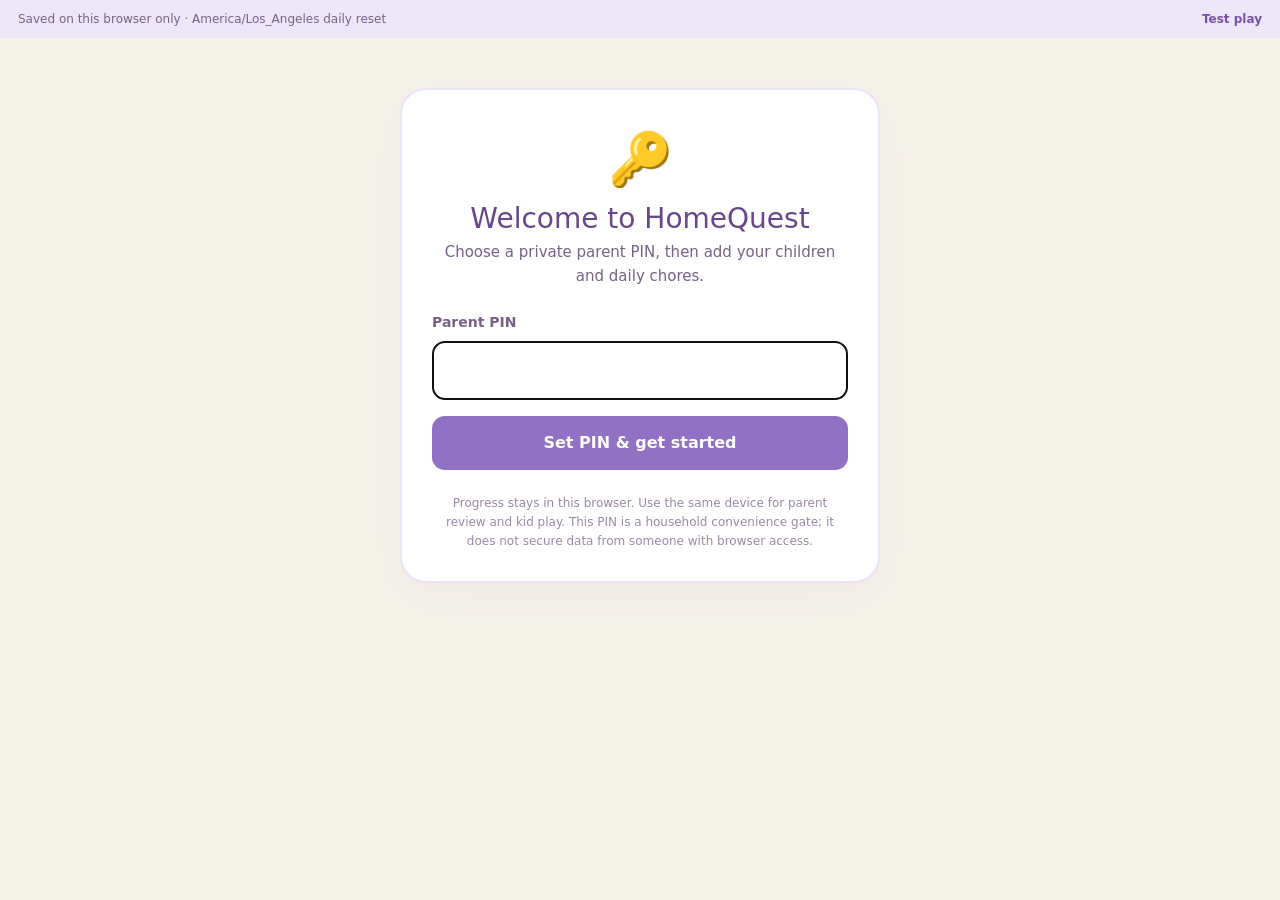
==== index.html @ 5c5f91be "Publish fingerprinted assets for reliable browser updates" ====
<!doctype html><html lang="en"><head><meta charset="utf-8"><meta name="viewport" content="width=device-width,initial-scale=1,viewport-fit=cover"><meta name="theme-color" content="#f5edff"><title>HomeQuest Family Habits</title><link rel="stylesheet" href="./app.49bde2a4cbaa.css"></head><body><div id="root"></div><script type="module" src="./app.a40470edad74.js"></script></body></html>
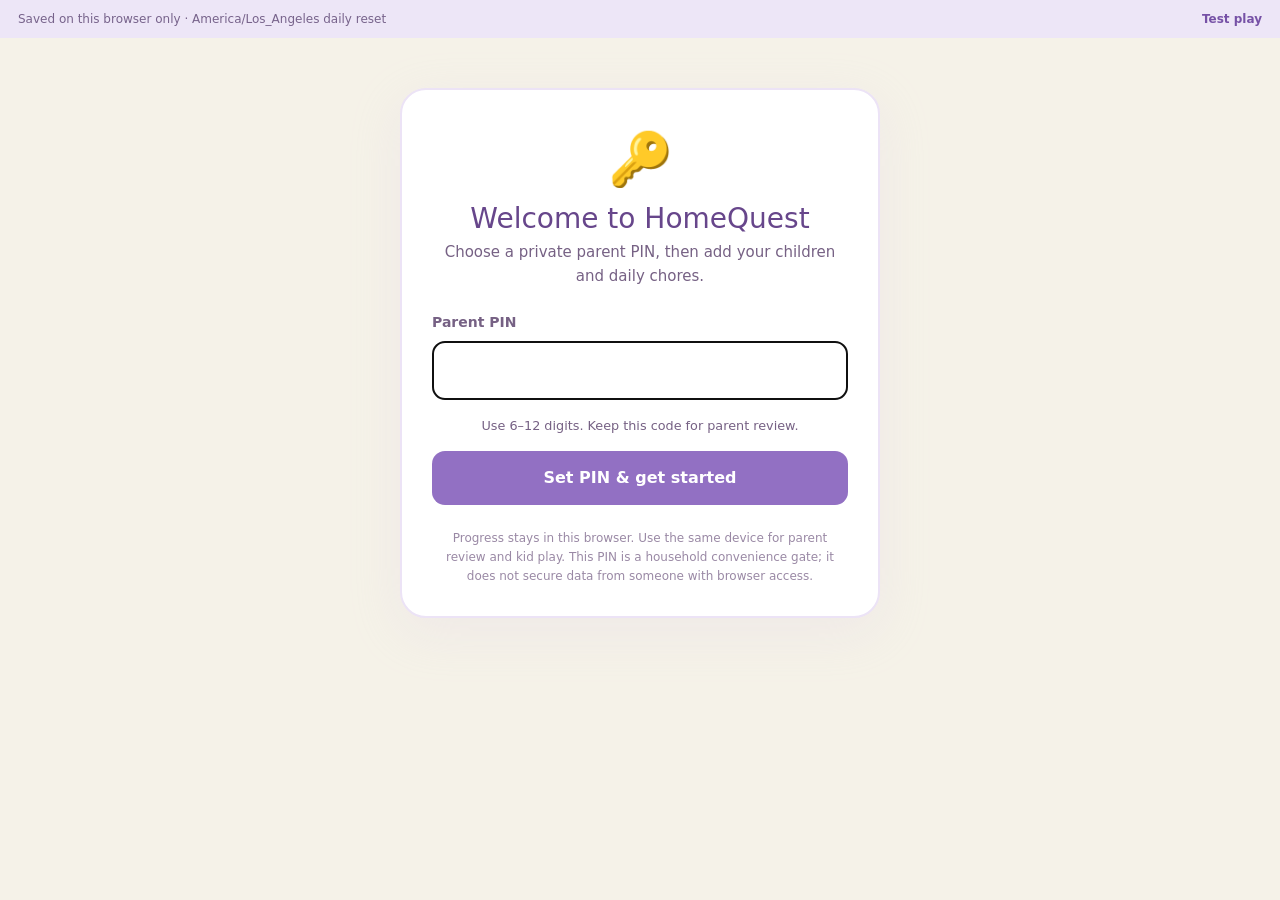
==== commit 1e8d537a: "Update touch controls and parent PIN onboarding" ====
--- a/index.html
+++ b/index.html
@@ -1 +1 @@
-<!doctype html><html lang="en"><head><meta charset="utf-8"><meta name="viewport" content="width=device-width,initial-scale=1,viewport-fit=cover"><meta name="theme-color" content="#f5edff"><title>HomeQuest Family Habits</title><link rel="stylesheet" href="./app.49bde2a4cbaa.css"></head><body><div id="root"></div><script type="module" src="./app.a40470edad74.js"></script></body></html>+<!doctype html><html lang="en"><head><meta charset="utf-8"><meta name="viewport" content="width=device-width,initial-scale=1,viewport-fit=cover"><meta name="theme-color" content="#f5edff"><title>HomeQuest Family Habits</title><link rel="stylesheet" href="./app.49bde2a4cbaa.css"></head><body><div id="root"></div><script type="module" src="./app.4ecfe4d1eac2.js"></script></body></html>
